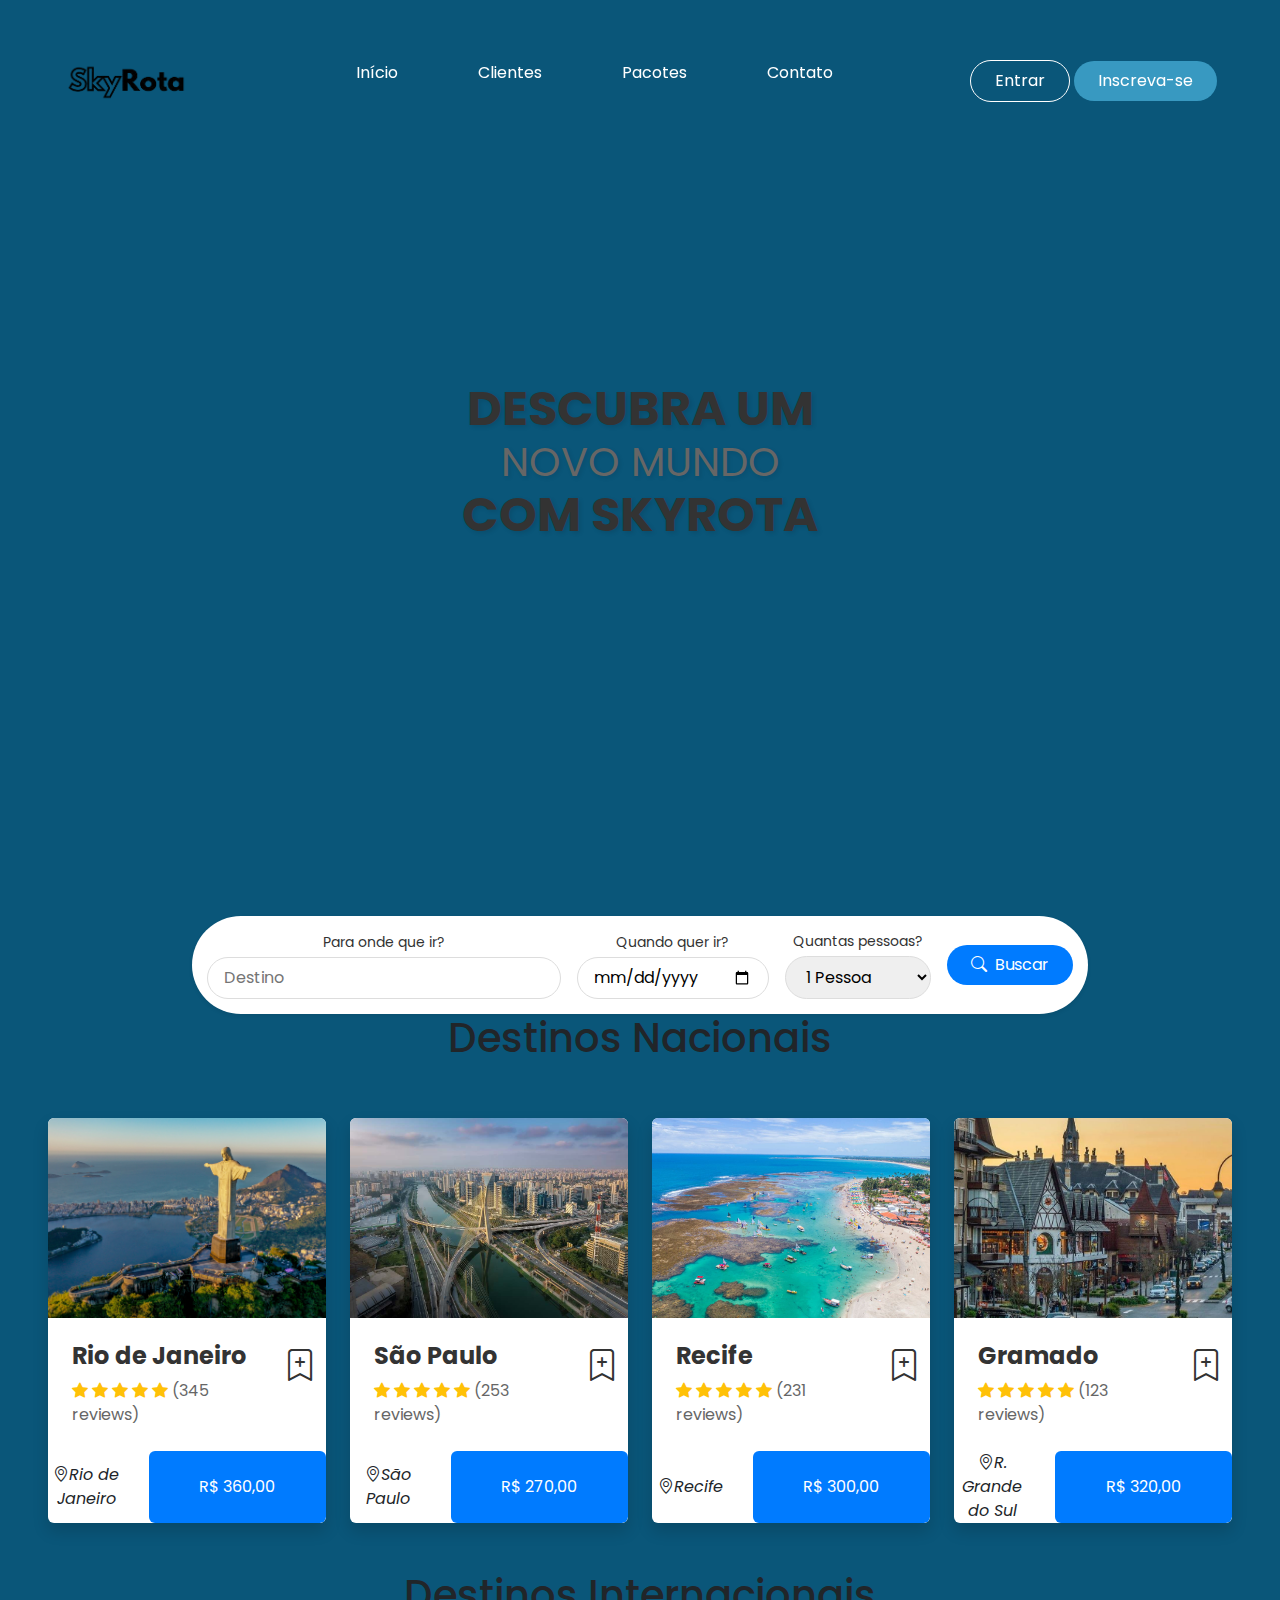
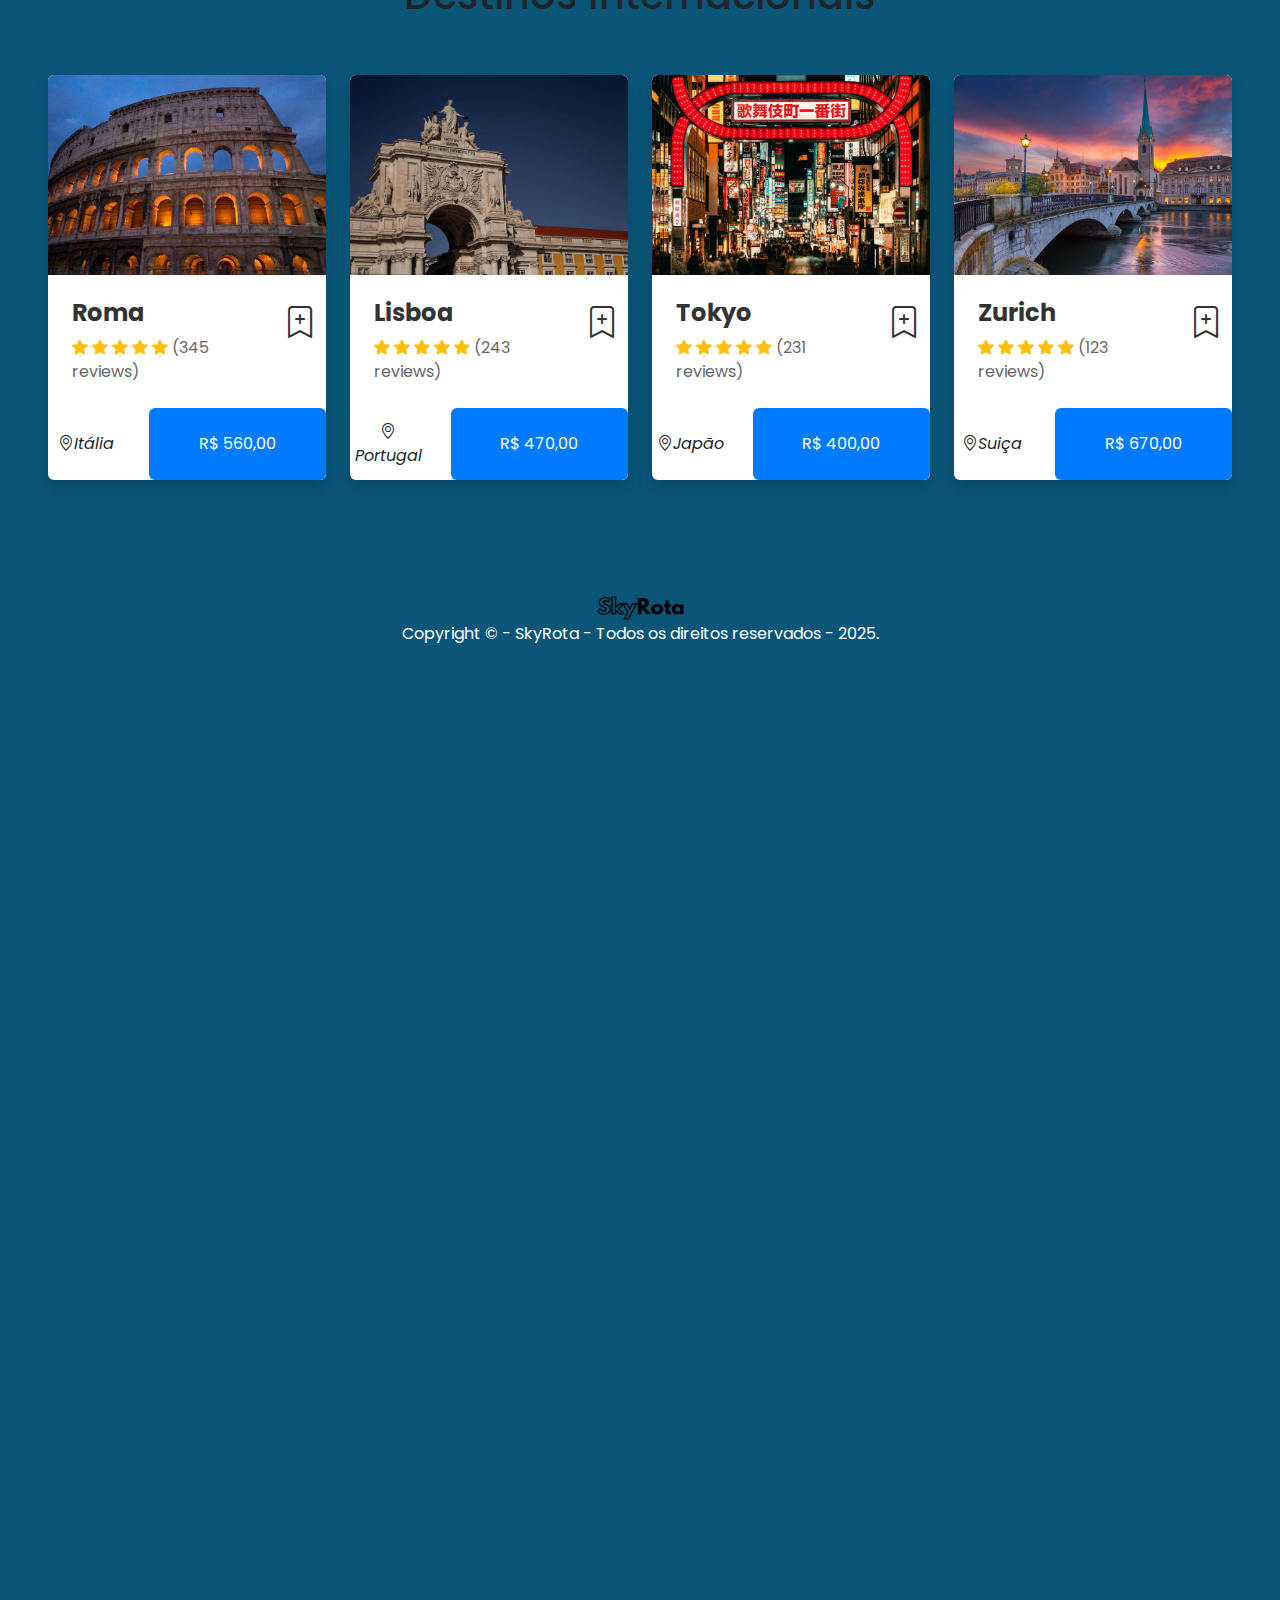
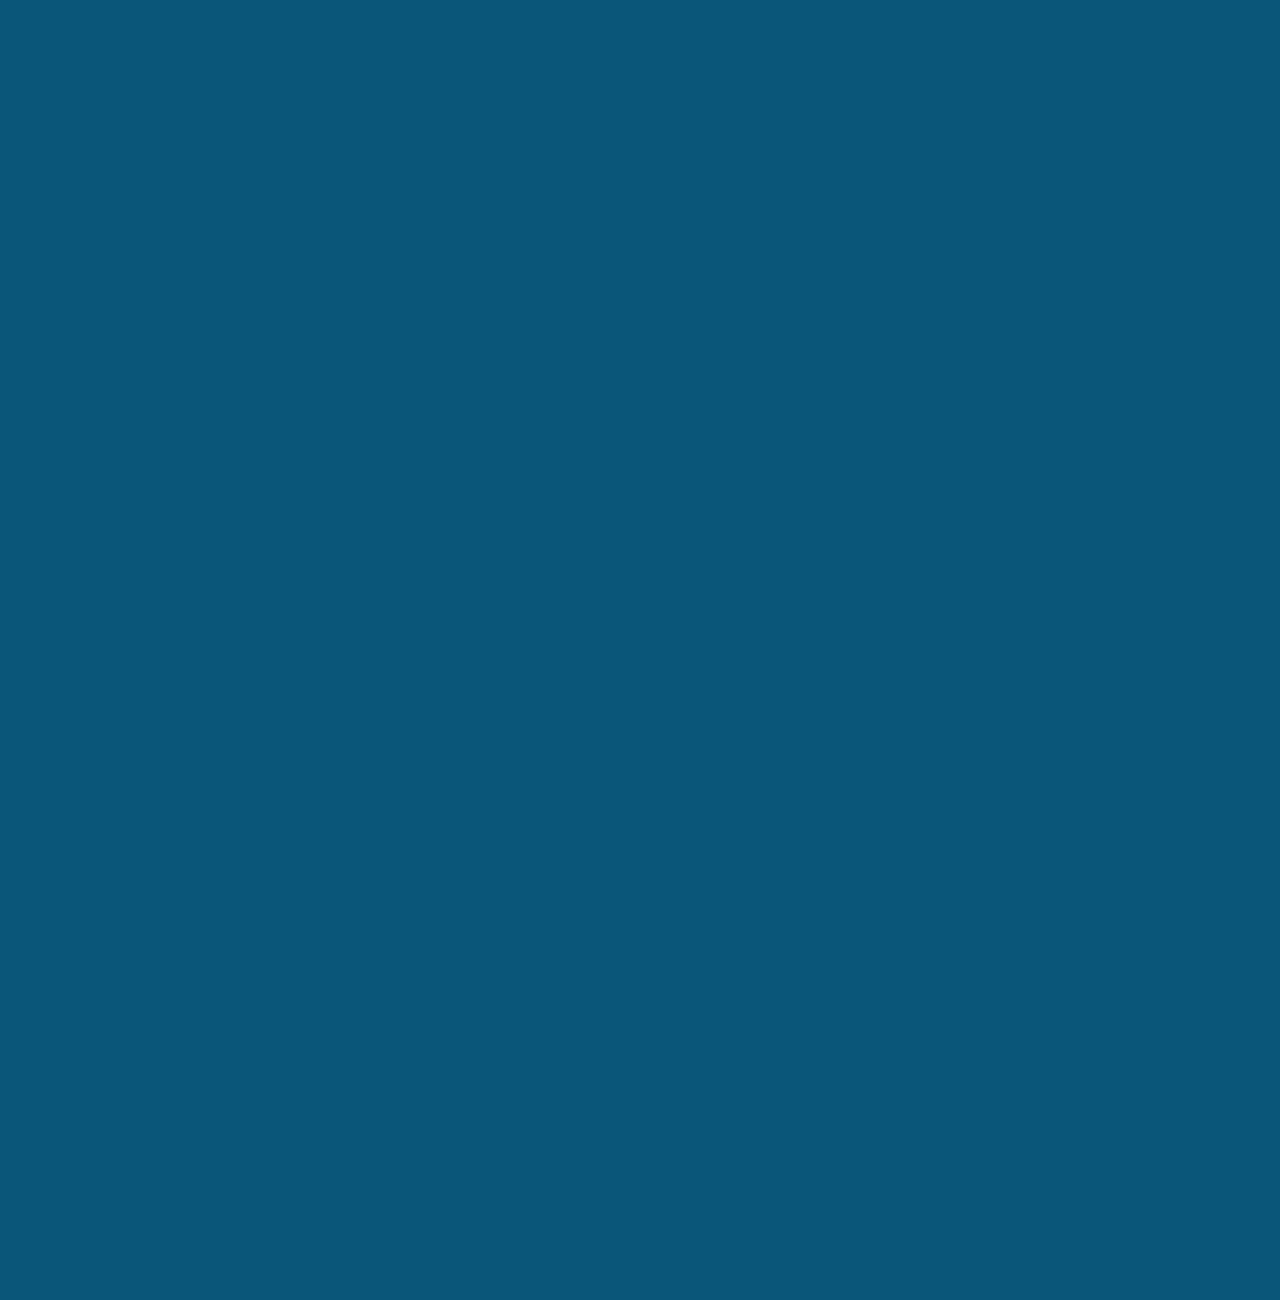
==== index.html @ c85d6e58 "Meu primeiro commit" ====
<!DOCTYPE html>
<html lang="pt-br">

<head>
    <meta charset="UTF-8">
    <meta name="viewport" content="width=device-width, initial-scale=1.0">
    <link href="https://cdn.jsdelivr.net/npm/bootstrap@5.3.3/dist/css/bootstrap.min.css" rel="stylesheet"
        integrity="sha384-QWTKZyjpPEjISv5WaRU9OFeRpok6YctnYmDr5pNlyT2bRjXh0JMhjY6hW+ALEwIH" crossorigin="anonymous">
    <link rel="stylesheet" href="https://cdn.jsdelivr.net/npm/bootstrap-icons@1.11.3/font/bootstrap-icons.min.css">
    <link rel="stylesheet" href="css/style.css">
    <link rel="stylesheet" href="css/barra-pesquisa.css">
    <link rel="stylesheet" href="css/cards.css">
    <link rel="stylesheet" href="css/index.css">
    <link href='https://fonts.googleapis.com/css?family=Poppins' rel='stylesheet'>
    <title>SkyRota</title>
</head>

<body>
    <!--Cabeçalho do site-->
    <header id="header">
        <div class="container">
            <div class="flex">
                <a href="index.html">
                    <img class="logotipo" src="imagens/logotipo.png" alt="logotipo">
                </a>
                <nav>
                    <ul>
                        <li><a href="index.html">Início</a></li>
                        <li><a href="pages/clientes.html">Clientes</a></li>
                        <li><a href="pages/pacotes.html">Pacotes</a></li>
                        <li><a href="pages/contato.html">Contato</a></li>
                    </ul>
                </nav>
                <div class="botao">
                    <a href="#" class="entrar">Entrar</a>
                    <a href="#" class="inscreva-se">Inscreva-se</a>
                </div>
            </div>
        </div>
    </header>
    <section class="banner">
        <h1>DESCUBRA UM <span>NOVO MUNDO</span> COM SKYROTA</h1>
    </section>


    <!--Barra de pesquisa-->
    <div class="search-bar">
        <div class="search-container">
            <div class="search-field">
                <label for="destino">Para onde que ir?</label>
                <input type="text" id="destino" placeholder="Destino">
            </div>
            <div class="search-field">
                <label for="data">Quando quer ir?</label>
                <input type="date" id="data">
            </div>
            <div class="search-field">
                <label for="quantidade">Quantas pessoas?</label>
                <select id="quantidade">
                    <option value="1">1 Pessoa</option>
                    <option value="2">2 Pessoas</option>
                    <option value="3">3 Pessoas</option>
                    <option value="4">4 Pessoas</option>
                    <option value="5+">5+ Pessoas</option>
                </select>
            </div>
            <button class="search-button">
                <i class="bi bi-search"></i>Buscar</button>
        </div>
    </div>

    <!--Destinos-->
    <h1 class="text-center">Destinos Nacionais</h1>
    <div class="container p-5">
        <div class="row">
            <div class="col-12 col-sm-6 col-md-3">
                <div class="card border-0 shadow" style="max-width: 18rem;">
                    <img src="imagens/imagens-lugares/RJ.jpg" class="card-img-top" alt="rio-janeiro">
                    <div class="card-body">
                        <div class="row">
                            <div class="col-10">
                                <h4 class="card-title">Rio de Janeiro</h4>
                                <p class="card-text">
                                    <i class="bi bi-star-fill text-warning"></i>
                                    <i class="bi bi-star-fill text-warning"></i>
                                    <i class="bi bi-star-fill text-warning"></i>
                                    <i class="bi bi-star-fill text-warning"></i>
                                    <i class="bi bi-star-fill text-warning"></i>
                                    (345 reviews)
                                </p>
                            </div>
                            <div class="col-2">
                                <i class="bi bi-bookmark-plus fs-2"></i>
                            </div>
                        </div>
                    </div>

                    <div class="row align-items-center text-center">
                        <div class="col-4">
                            <i class="bi bi-geo-alt">Rio de Janeiro</i>
                        </div>
                        <div class="col-8">
                            <a href="#" class="btn btn-primary p-4 w-100 rounded">R$ 360,00</a>
                        </div>
                    </div>
                </div>
            </div>

            <div class="col-12 col-sm-6 col-md-3">
                <div class="card border-0 shadow" style="max-width: 18rem;">
                    <img src="imagens/imagens-lugares/sao-paulo.jpg" class="card-img-top" alt="sao-paulo">
                    <div class="card-body">
                        <div class="row">
                            <div class="col-10">
                                <h4 class="card-title">São Paulo</h4>
                                <p class="card-text">
                                    <i class="bi bi-star-fill text-warning"></i>
                                    <i class="bi bi-star-fill text-warning"></i>
                                    <i class="bi bi-star-fill text-warning"></i>
                                    <i class="bi bi-star-fill text-warning"></i>
                                    <i class="bi bi-star-fill text-warning"></i>
                                    (253 reviews)
                                </p>
                            </div>
                            <div class="col-2">
                                <i class="bi bi-bookmark-plus fs-2"></i>
                            </div>
                        </div>
                    </div>
                    <div class="row align-items-center text-center">
                        <div class="col-4">
                            <i class="bi bi-geo-alt">São Paulo</i>
                        </div>
                        <div class="col-8">
                            <a href="#" class="btn btn-primary p-4 w-100 rounded">R$ 270,00</a>
                        </div>
                    </div>
                </div>
            </div>

            <div class="col-12 col-sm-6 col-md-3">
                <div class="card border-0 shadow" style="max-width: 18rem;">
                    <img src="imagens/imagens-lugares/recife.jpg" class="card-img-top" alt="recife">
                    <div class="card-body">
                        <div class="row">
                            <div class="col-10">
                                <h4 class="card-title">Recife</h4>
                                <p class="card-text">
                                    <i class="bi bi-star-fill text-warning"></i>
                                    <i class="bi bi-star-fill text-warning"></i>
                                    <i class="bi bi-star-fill text-warning"></i>
                                    <i class="bi bi-star-fill text-warning"></i>
                                    <i class="bi bi-star-fill text-warning"></i>
                                    (231 reviews)
                                </p>
                            </div>
                            <div class="col-2">
                                <i class="bi bi-bookmark-plus fs-2"></i>
                            </div>
                        </div>
                    </div>
                    <div class="row align-items-center text-center">
                        <div class="col-4">
                            <i class="bi bi-geo-alt">Recife</i>
                        </div>
                        <div class="col-8">
                            <a href="#" class="btn btn-primary p-4 w-100 rounded">R$ 300,00</a>
                        </div>
                    </div>
                </div>
            </div>

            <div class="col-12 col-sm-6 col-md-3">
                <div class="card border-0 shadow" style="max-width: 18rem;">
                    <img src="imagens/imagens-lugares/gramado.jpg" class="card-img-top" alt="gramado">
                    <div class="card-body">
                        <div class="row">
                            <div class="col-10">
                                <h4 class="card-title">Gramado</h4>
                                <p class="card-text">
                                    <i class="bi bi-star-fill text-warning"></i>
                                    <i class="bi bi-star-fill text-warning"></i>
                                    <i class="bi bi-star-fill text-warning"></i>
                                    <i class="bi bi-star-fill text-warning"></i>
                                    <i class="bi bi-star-fill text-warning"></i>
                                    (123 reviews)
                                </p>
                            </div>
                            <div class="col-2">
                                <i class="bi bi-bookmark-plus fs-2"></i>
                            </div>
                        </div>
                    </div>
                    <div class="row align-items-center text-center">
                        <div class="col-4">
                            <i class="bi bi-geo-alt">R. Grande do Sul</i>
                        </div>
                        <div class="col-8">
                            <a href="#" class="btn btn-primary p-4 w-100 rounded">R$ 320,00</a>
                        </div>
                    </div>
                </div>
            </div>
        </div>
    </div>
    </div>

    <h1 class="text-center" >Destinos Internacionais</h1>
    <div class="container p-5">
        <div class="row">
            <div class="col-12 col-sm-6 col-md-3">
                <div class="card border-0 shadow" style="max-width: 18rem;">
                    <img src="imagens/imagens-lugares/roma.jpg" class="card-img-top" alt="roma">
                    <div class="card-body">
                        <div class="row">
                            <div class="col-10">
                                <h4 class="card-title">Roma</h4>
                                <p class="card-text">
                                    <i class="bi bi-star-fill text-warning"></i>
                                    <i class="bi bi-star-fill text-warning"></i>
                                    <i class="bi bi-star-fill text-warning"></i>
                                    <i class="bi bi-star-fill text-warning"></i>
                                    <i class="bi bi-star-fill text-warning"></i>
                                    (345 reviews)
                                </p>
                            </div>
                            <div class="col-2">
                                <i class="bi bi-bookmark-plus fs-2"></i>
                            </div>
                        </div>
                    </div>

                    <div class="row align-items-center text-center">
                        <div class="col-4">
                            <i class="bi bi-geo-alt">Itália</i>
                        </div>
                        <div class="col-8">
                            <a href="#" class="btn btn-primary p-4 w-100 rounded">R$ 560,00</a>
                        </div>
                    </div>
                </div>
            </div>

            <div class="col-12 col-sm-6 col-md-3">
                <div class="card border-0 shadow" style="max-width: 18rem;">
                    <img src="imagens/imagens-lugares/lisboa.jpg" class="card-img-top" alt="lisboa">
                    <div class="card-body">
                        <div class="row">
                            <div class="col-10">
                                <h4 class="card-title">Lisboa</h4>
                                <p class="card-text">
                                    <i class="bi bi-star-fill text-warning"></i>
                                    <i class="bi bi-star-fill text-warning"></i>
                                    <i class="bi bi-star-fill text-warning"></i>
                                    <i class="bi bi-star-fill text-warning"></i>
                                    <i class="bi bi-star-fill text-warning"></i>
                                    (243 reviews)
                                </p>
                            </div>
                            <div class="col-2">
                                <i class="bi bi-bookmark-plus fs-2"></i>
                            </div>
                        </div>
                    </div>
                    <div class="row align-items-center text-center">
                        <div class="col-4">
                            <i class="bi bi-geo-alt">Portugal</i>
                        </div>
                        <div class="col-8">
                            <a href="#" class="btn btn-primary p-4 w-100 rounded">R$ 470,00</a>
                        </div>
                    </div>
                </div>
            </div>

            <div class="col-12 col-sm-6 col-md-3">
                <div class="card border-0 shadow" style="max-width: 18rem;">
                    <img src="imagens/imagens-lugares/tokyo.jpeg" class="card-img-top" alt="tokyo">
                    <div class="card-body">
                        <div class="row">
                            <div class="col-10">
                                <h4 class="card-title">Tokyo</h4>
                                <p class="card-text">
                                    <i class="bi bi-star-fill text-warning"></i>
                                    <i class="bi bi-star-fill text-warning"></i>
                                    <i class="bi bi-star-fill text-warning"></i>
                                    <i class="bi bi-star-fill text-warning"></i>
                                    <i class="bi bi-star-fill text-warning"></i>
                                    (231 reviews)
                                </p>
                            </div>
                            <div class="col-2">
                                <i class="bi bi-bookmark-plus fs-2"></i>
                            </div>
                        </div>
                    </div>
                    <div class="row align-items-center text-center">
                        <div class="col-4">
                            <i class="bi bi-geo-alt">Japão</i>
                        </div>
                        <div class="col-8">
                            <a href="#" class="btn btn-primary p-4 w-100 rounded">R$ 400,00</a>
                        </div>
                    </div>
                </div>
            </div>

            <div class="col-12 col-sm-6 col-md-3">
                <div class="card border-0 shadow" style="max-width: 18rem;">
                    <img src="imagens/imagens-lugares/zurich.jpg" class="card-img-top" alt="zurich">
                    <div class="card-body">
                        <div class="row">
                            <div class="col-10">
                                <h4 class="card-title">Zurich</h4>
                                <p class="card-text">
                                    <i class="bi bi-star-fill text-warning"></i>
                                    <i class="bi bi-star-fill text-warning"></i>
                                    <i class="bi bi-star-fill text-warning"></i>
                                    <i class="bi bi-star-fill text-warning"></i>
                                    <i class="bi bi-star-fill text-warning"></i>
                                    (123 reviews)
                                </p>
                            </div>
                            <div class="col-2">
                                <i class="bi bi-bookmark-plus fs-2"></i>
                            </div>
                        </div>
                    </div>
                    <div class="row align-items-center text-center">
                        <div class="col-4">
                            <i class="bi bi-geo-alt">Suiça</i>
                        </div>
                        <div class="col-8">
                            <a href="#" class="btn btn-primary p-4 w-100 rounded">R$ 670,00</a>
                        </div>
                    </div>
                </div>
            </div>
        </div>
    </div>
    </div>





    <!--Rodapé do site-->
    <footer class="text-center text-white py-3 mt-5">
        <img src="imagens/logotipo.png" alt="logotipo" height="30">
        <p class="mb-0">Copyright &copy; - SkyRota - Todos os direitos reservados - 2025.</p>
    </footer>

    <script src="script.js"></script>
    <script src="https://cdn.jsdelivr.net/npm/bootstrap@5.3.3/dist/js/bootstrap.bundle.min.js"
        integrity="sha384-YvpcrYf0tY3lHB60NNkmXc5s9fDVZLESaAA55NDzOxhy9GkcIdslK1eN7N6jIeHz"
        crossorigin="anonymous"></script>

</body>

</html>
---- css/style.css ----
* {
    margin: 0;
    padding: 0;
    box-sizing: border-box;
    font-family: 'Poppins', sans-serif;
}
body{
    background-color: #0a5679;
}

html {
    height: 500vh;
}

.container {
    max-width: 1280px;
    margin: auto;
}

.flex {
    display: flex;
    align-items: center;
    justify-content: space-between;
}

header {
    width: 100%;
    padding: 60px 4%;
    position: fixed;
    top: 0;
    left: 0;
    transition: 1.5s;
    z-index: 1000;
}

header.rolagem {
    background-color: #fff;
    padding: 20px 4%;
}

header.rolagem a {
    color: rgb(0, 0, 0);
}


header .logotipo {
    height: 40px;
    font-size: 20px;
    color: #fff;
}

header ul {
    list-style-type: none;
    display: flex;
    align-items: center;
    justify-content: center;
}

header ul li {
    display: inline-block;
    margin: 0 40px;
}

header ul li a {
    color: #fff;
    text-decoration: none;
}

.banner {
    height: 100vh;
    background-image: url(../imagens/fundo.jpg);
    background-position: center;
    background-repeat: no-repeat;
    background-size: cover;
    display: flex;
    align-items: center;
    justify-content: center;
}

.banner h1 {
    font-size: 3rem;
    font-weight: bold;
    color: #333;
    text-align: center;
    text-shadow: 2px 2px 4px rgba(0, 0, 0, 0.1);
    margin-top: 2rem;
}

.banner h1 span {
    display: block;
    font-size: 2.5rem;
    font-weight: normal;
    color: #666;
}

.entrar, .inscreva-se {
    padding: 0.5rem 1.5rem;
    border: none;
    border-radius: 50px;
    cursor: pointer;
    font-size: 1rem;
    text-decoration: none; 
    transition: background-color 0.3s ease;
    display: inline-block; 
}

.entrar {
    background-color: transparent;
    color: #fff;
    border: 1px solid #fff;
}

.entrar:hover {
    background-color: #fff;
    color:#20252b ;
}

.inscreva-se {
    background-color: #3899c1 ;
    color: #fff;
}

.inscreva-se:hover {
    background-color: #20252b;
}
---- css/barra-pesquisa.css ----
.search-bar{
    margin-top: 1rem;
}
.search-container{
    padding: 15px;
    width: 70%;
    background-color: #fff;
    box-shadow: 0 0.125rem 0.25rem rgba(0, 0, 0, 0.075);
    border-radius: 50px;
    display: flex;
    align-items: center;
    gap: 1rem;
    margin: 0 auto;
}
.search-field{
    display: flex;
    flex-direction: column;
    flex-grow: 1;
}
.search-field label{
    font-size: 0.875rem; 
    margin-bottom: 0.25rem; 
    color: #333;
    text-align: center;
}
.search-field input, .search-field select {
    padding: 0.5rem 1rem;
    border: 1px solid #ddd; 
    border-radius: 50px; 
    font-size: 1rem; 
    outline: none; 
    transition: border-color 0.3s ease; 
}

.search-field input:focus, .search-field select:focus {
    border-color: #007bff; 
}

.search-button {
    padding: 0.5rem 1.5rem; 
    background-color: #007bff; 
    color: white;
    border: none; 
    border-radius: 50px; 
    cursor: pointer; 
    display: flex;
    align-items: center;
    gap: 0.5rem; 
    transition: background-color 0.3s ease; 
}
.search-button:hover {
    background-color: #0056b3; 
}

.search-button i {
    font-size: 1rem;
}
---- css/cards.css ----
/* Estilo base para os cards */
.card {
    transition: transform 0.3s ease, box-shadow 0.3s ease;
    border: none !important; /* Remove a borda padrão */
    overflow: hidden; /* Garante que a imagem não ultrapasse o card */
}

.card:hover {
    transform: translateY(-10px); /* Efeito de levantar o card */
    box-shadow: 0 10px 20px rgba(0, 0, 0, 0.2); /* Sombra mais pronunciada */
}

.card-img-top {
    height: 200px; /* Altura fixa para as imagens */
    object-fit: cover; /* Garante que a imagem cubra o espaço sem distorcer */
}

.card-body {
    padding: 1.5rem;
}

.card-title {
    font-family: 'Poppins', sans-serif;
    font-size: 1.5rem;
    font-weight: bold;
    color: #333;
    margin-bottom: 0.5rem;
}

.card-text {
    font-family: 'Poppins', sans-serif;
    font-size: 1rem;
    color: #666;
}

.card-text i {
    color: #ffc107; /* Cor das estrelas (amarelo) */
}

.btn-primary {
    background-color: #007bff; /* Cor do botão */
    border: none;
    padding: 0.75rem 1.5rem;
    font-family: 'Poppins', sans-serif;
    font-size: 1rem;
    transition: background-color 0.3s ease;
}

.btn-primary:hover {
    background-color: #0056b3; /* Cor do botão ao passar o mouse */
}

/* Estilo para o ícone de bookmark */
.bi-bookmark-plus {
    cursor: pointer;
    color: #333;
    transition: color 0.3s ease;
}

.bi-bookmark-plus:hover {
    color: #007bff; /* Cor ao passar o mouse */
}
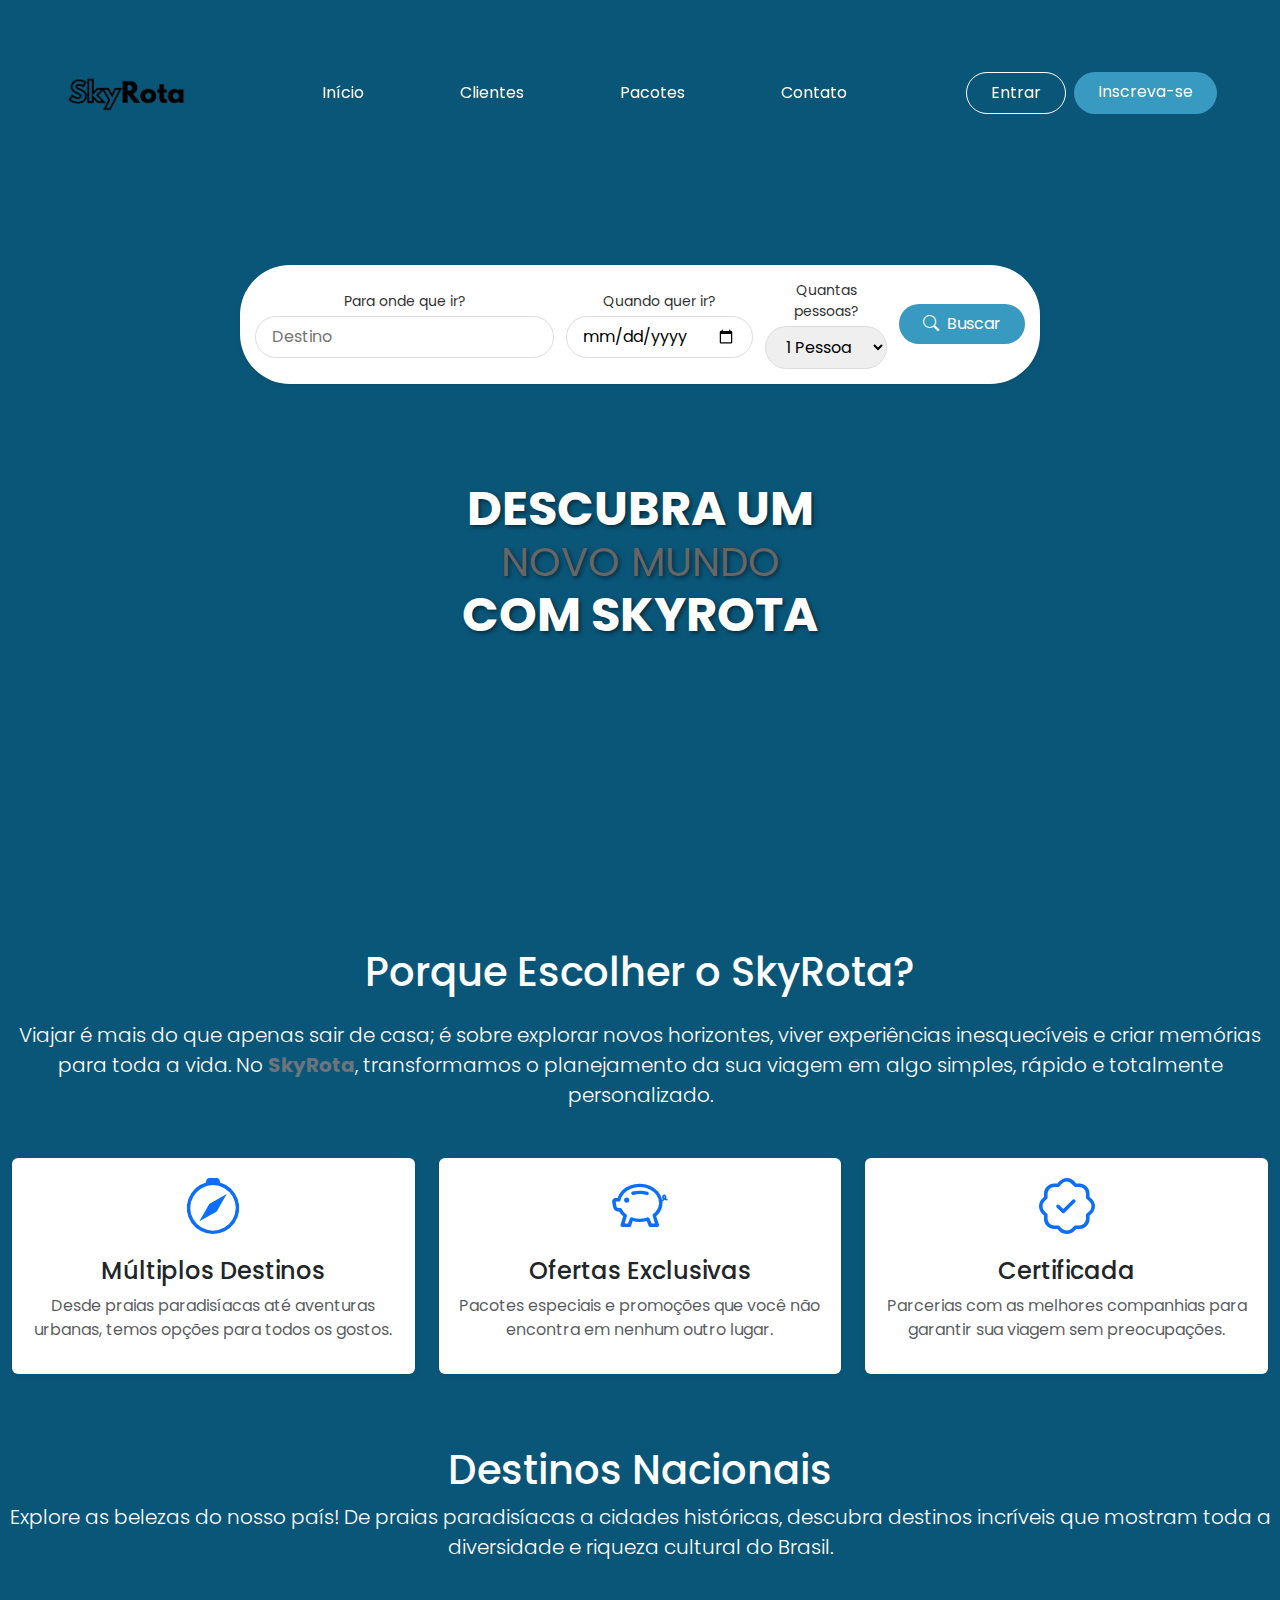
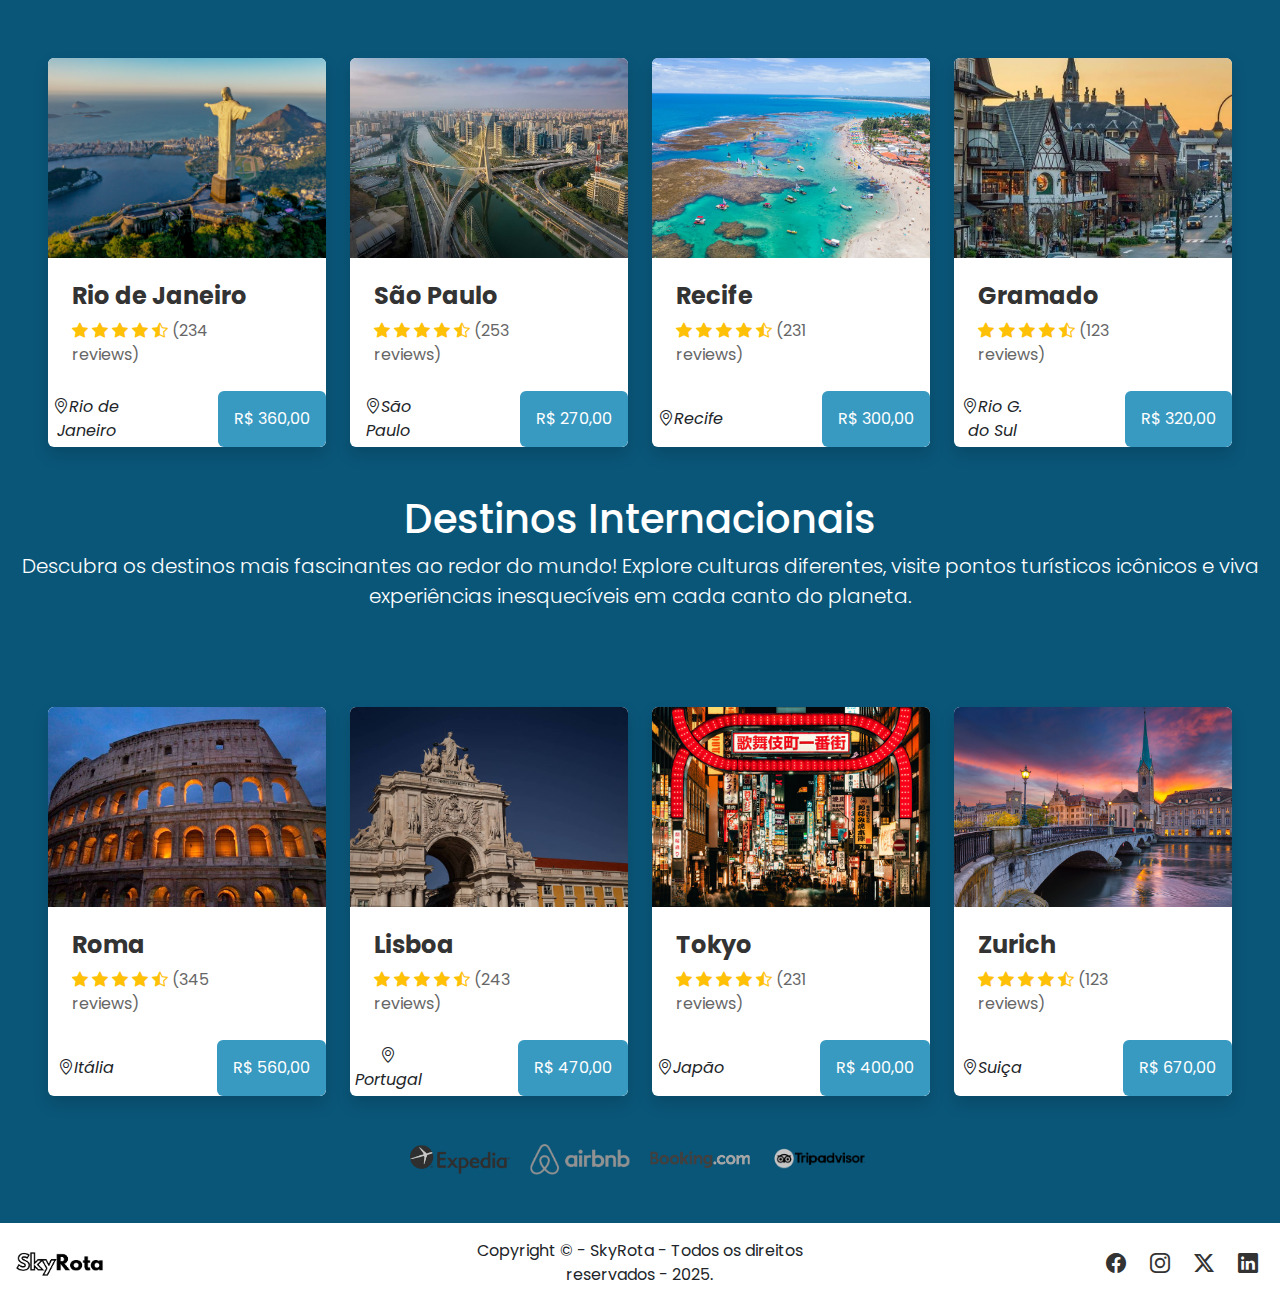
==== commit b3fe54cf: "Finalizando" ====
--- a/index.html
+++ b/index.html
@@ -11,66 +11,130 @@
     <link rel="stylesheet" href="css/barra-pesquisa.css">
     <link rel="stylesheet" href="css/cards.css">
     <link rel="stylesheet" href="css/index.css">
+    <link rel="stylesheet" href="css/footer.css">
     <link href='https://fonts.googleapis.com/css?family=Poppins' rel='stylesheet'>
+    <link rel="stylesheet" href="css/descricao.css">
+    <link rel="icon" href="imagens/log.png" type="image/x-icon">
     <title>SkyRota</title>
 </head>
 
 <body>
-    <!--Cabeçalho do site-->
+    <!--Cabeçalho-->
     <header id="header">
-        <div class="container">
-            <div class="flex">
-                <a href="index.html">
-                    <img class="logotipo" src="imagens/logotipo.png" alt="logotipo">
+        <nav class="navbar navbar-expand-lg">
+            <div class="container flex">
+                <a class="navbar-brand" href="index.html">
+                    <img src="imagens/logotipo.png" alt="logotipo" class="logotipo">
                 </a>
-                <nav>
-                    <ul>
-                        <li><a href="index.html">Início</a></li>
-                        <li><a href="pages/clientes.html">Clientes</a></li>
-                        <li><a href="pages/pacotes.html">Pacotes</a></li>
-                        <li><a href="pages/contato.html">Contato</a></li>
+
+                <!-- Botão pra resposividade-->
+                <button class="navbar-toggler" type="button" data-bs-toggle="collapse" data-bs-target="#navbarNav"
+                    aria-controls="navbarNav" aria-expanded="false" aria-label="Toggle navigation">
+                    <span class="navbar-toggler-icon"></span>
+                </button>
+
+                <div class="collapse navbar-collapse" id="navbarNav">
+                    <ul class="navbar-nav mx-auto">
+                        <li class="nav-item">
+                            <a class="nav-link" href="index.html">Início</a>
+                        </li>
+                        <li class="nav-item">
+                            <a class="nav-link" href="pages/clientes.html">Clientes</a>
+                        </li>
+                        <li class="nav-item">
+                            <a class="nav-link" href="pages/pacotes.html">Pacotes</a>
+                        </li>
+                        <li class="nav-item">
+                            <a class="nav-link" href="pages/contato.html">Contato</a>
+                        </li>
                     </ul>
-                </nav>
-                <div class="botao">
-                    <a href="#" class="entrar">Entrar</a>
-                    <a href="#" class="inscreva-se">Inscreva-se</a>
-                </div>
+
+                    <!-- Botões Entrar e Inscreva-se -->
+                    <div class="d-flex botao">
+                        <a href="#" class="entrar me-2">Entrar</a>
+                        <a href="#" class="inscreva-se">Inscreva-se</a>
+                    </div>
+                </div>
+            </div>
+        </nav>
+    </header>
+
+    <section class="banner">
+        <!--Barra de pesquisa-->
+        <div class="search-bar">
+            <div class="search-container">
+                <div class="search-field">
+                    <label for="destino">Para onde que ir?</label>
+                    <input type="text" id="destino" placeholder="Destino">
+                </div>
+                <div class="search-field">
+                    <label for="data">Quando quer ir?</label>
+                    <input type="date" id="data">
+                </div>
+                <div class="search-field">
+                    <label for="quantidade">Quantas pessoas?</label>
+                    <select id="quantidade">
+                        <option value="1">1 Pessoa</option>
+                        <option value="2">2 Pessoas</option>
+                        <option value="3">3 Pessoas</option>
+                        <option value="4">4 Pessoas</option>
+                        <option value="5+">5+ Pessoas</option>
+                    </select>
+                </div>
+                <button class="search-button">
+                    <i class="bi bi-search"></i>Buscar</button>
             </div>
         </div>
-    </header>
-    <section class="banner">
         <h1>DESCUBRA UM <span>NOVO MUNDO</span> COM SKYROTA</h1>
     </section>
 
-
-    <!--Barra de pesquisa-->
-    <div class="search-bar">
-        <div class="search-container">
-            <div class="search-field">
-                <label for="destino">Para onde que ir?</label>
-                <input type="text" id="destino" placeholder="Destino">
-            </div>
-            <div class="search-field">
-                <label for="data">Quando quer ir?</label>
-                <input type="date" id="data">
-            </div>
-            <div class="search-field">
-                <label for="quantidade">Quantas pessoas?</label>
-                <select id="quantidade">
-                    <option value="1">1 Pessoa</option>
-                    <option value="2">2 Pessoas</option>
-                    <option value="3">3 Pessoas</option>
-                    <option value="4">4 Pessoas</option>
-                    <option value="5+">5+ Pessoas</option>
-                </select>
-            </div>
-            <button class="search-button">
-                <i class="bi bi-search"></i>Buscar</button>
+    <div class="container my-5">
+        <h1 class="text-center mb-4 text-white">Porque Escolher o SkyRota?</h1>
+        <p class="text-center lead mb-5 text-white">
+            Viajar é mais do que apenas sair de casa; é sobre explorar novos horizontes, viver experiências
+            inesquecíveis e criar memórias para toda a vida. No <span class="fw-bold text-secondary">SkyRota</span>,
+            transformamos o planejamento da sua viagem em algo simples, rápido e totalmente personalizado.
+        </p>
+
+        <div class="row text-center">
+            <div class="col-md-4 mb-4">
+                <div class="card h-100 p-3 shadow-sm">
+                    <i class="bi bi-compass display-4 text-primary mb-3"></i>
+                    <h4>Múltiplos Destinos</h4>
+                    <p class="text-muted">
+                        Desde praias paradisíacas até aventuras urbanas, temos opções para todos os gostos.
+                    </p>
+                </div>
+            </div>
+
+            <div class="col-md-4 mb-4">
+                <div class="card h-100 p-3 shadow-sm">
+                    <i class="bi bi-piggy-bank display-4 text-primary mb-3"></i>
+                    <h4>Ofertas Exclusivas</h4>
+                    <p class="text-muted">
+                        Pacotes especiais e promoções que você não encontra em nenhum outro lugar.
+                    </p>
+                </div>
+            </div>
+
+            <div class="col-md-4 mb-4">
+                <div class="card h-100 p-3 shadow-sm">
+                    <i class="bi bi-patch-check display-4 text-primary mb-3"></i>
+                    <h4>Certificada</h4>
+                    <p class="text-muted">
+                        Parcerias com as melhores companhias para garantir sua viagem sem preocupações.
+                    </p>
+                </div>
+            </div>
         </div>
     </div>
 
     <!--Destinos-->
-    <h1 class="text-center">Destinos Nacionais</h1>
+    <h1 class="text-center text-white">Destinos Nacionais</h1>
+    <p class="text-center lead mb-5 text-white">
+        Explore as belezas do nosso país! De praias paradisíacas a cidades históricas, descubra destinos
+        incríveis que mostram toda a diversidade e riqueza cultural do Brasil.
+    </p>
     <div class="container p-5">
         <div class="row">
             <div class="col-12 col-sm-6 col-md-3">
@@ -85,12 +149,9 @@
                                     <i class="bi bi-star-fill text-warning"></i>
                                     <i class="bi bi-star-fill text-warning"></i>
                                     <i class="bi bi-star-fill text-warning"></i>
-                                    <i class="bi bi-star-fill text-warning"></i>
-                                    (345 reviews)
-                                </p>
-                            </div>
-                            <div class="col-2">
-                                <i class="bi bi-bookmark-plus fs-2"></i>
+                                    <i class="bi bi-star-half text-warning"></i>
+                                    (234 reviews)
+                                </p>
                             </div>
                         </div>
                     </div>
@@ -99,8 +160,8 @@
                         <div class="col-4">
                             <i class="bi bi-geo-alt">Rio de Janeiro</i>
                         </div>
-                        <div class="col-8">
-                            <a href="#" class="btn btn-primary p-4 w-100 rounded">R$ 360,00</a>
+                        <div class="col-8 d-flex">
+                            <a href="#" class="btn btn-primary p-3 ms-auto">R$ 360,00</a>
                         </div>
                     </div>
                 </div>
@@ -118,21 +179,18 @@
                                     <i class="bi bi-star-fill text-warning"></i>
                                     <i class="bi bi-star-fill text-warning"></i>
                                     <i class="bi bi-star-fill text-warning"></i>
-                                    <i class="bi bi-star-fill text-warning"></i>
+                                    <i class="bi bi-star-half text-warning"></i>
                                     (253 reviews)
                                 </p>
                             </div>
-                            <div class="col-2">
-                                <i class="bi bi-bookmark-plus fs-2"></i>
-                            </div>
                         </div>
                     </div>
                     <div class="row align-items-center text-center">
                         <div class="col-4">
                             <i class="bi bi-geo-alt">São Paulo</i>
                         </div>
-                        <div class="col-8">
-                            <a href="#" class="btn btn-primary p-4 w-100 rounded">R$ 270,00</a>
+                        <div class="col-8 d-flex">
+                            <a href="#" class="btn btn-primary p-3 ms-auto">R$ 270,00</a>
                         </div>
                     </div>
                 </div>
@@ -150,21 +208,18 @@
                                     <i class="bi bi-star-fill text-warning"></i>
                                     <i class="bi bi-star-fill text-warning"></i>
                                     <i class="bi bi-star-fill text-warning"></i>
-                                    <i class="bi bi-star-fill text-warning"></i>
+                                    <i class="bi bi-star-half text-warning"></i>
                                     (231 reviews)
                                 </p>
                             </div>
-                            <div class="col-2">
-                                <i class="bi bi-bookmark-plus fs-2"></i>
-                            </div>
                         </div>
                     </div>
                     <div class="row align-items-center text-center">
                         <div class="col-4">
                             <i class="bi bi-geo-alt">Recife</i>
                         </div>
-                        <div class="col-8">
-                            <a href="#" class="btn btn-primary p-4 w-100 rounded">R$ 300,00</a>
+                        <div class="col-8 d-flex">
+                            <a href="#" class="btn btn-primary p-3 ms-auto">R$ 300,00</a>
                         </div>
                     </div>
                 </div>
@@ -178,25 +233,22 @@
                             <div class="col-10">
                                 <h4 class="card-title">Gramado</h4>
                                 <p class="card-text">
-                                    <i class="bi bi-star-fill text-warning"></i>
-                                    <i class="bi bi-star-fill text-warning"></i>
-                                    <i class="bi bi-star-fill text-warning"></i>
-                                    <i class="bi bi-star-fill text-warning"></i>
-                                    <i class="bi bi-star-fill text-warning"></i>
+                                    <i class="bi bi-star-fill text-warning"> </i>
+                                    <i class="bi bi-star-fill text-warning"></i>
+                                    <i class="bi bi-star-fill text-warning"></i>
+                                    <i class="bi bi-star-fill text-warning"></i>
+                                    <i class="bi bi-star-half text-warning"></i>
                                     (123 reviews)
                                 </p>
                             </div>
-                            <div class="col-2">
-                                <i class="bi bi-bookmark-plus fs-2"></i>
-                            </div>
-                        </div>
-                    </div>
-                    <div class="row align-items-center text-center">
-                        <div class="col-4">
-                            <i class="bi bi-geo-alt">R. Grande do Sul</i>
-                        </div>
-                        <div class="col-8">
-                            <a href="#" class="btn btn-primary p-4 w-100 rounded">R$ 320,00</a>
+                        </div>
+                    </div>
+                    <div class="row align-items-center text-center">
+                        <div class="col-4">
+                            <i class="bi bi-geo-alt">Rio G. do Sul</i>
+                        </div>
+                        <div class="col-8 d-flex">
+                            <a href="#" class="btn btn-primary p-3 ms-auto">R$ 320,00</a>
                         </div>
                     </div>
                 </div>
@@ -205,7 +257,11 @@
     </div>
     </div>
 
-    <h1 class="text-center" >Destinos Internacionais</h1>
+    <h1 class="text-center text-white">Destinos Internacionais</h1>
+    <p class="text-center lead mb-5 text-white">
+        Descubra os destinos mais fascinantes ao redor do mundo! Explore culturas diferentes, visite
+        pontos turísticos icônicos e viva experiências inesquecíveis em cada canto do planeta.
+    </p>
     <div class="container p-5">
         <div class="row">
             <div class="col-12 col-sm-6 col-md-3">
@@ -220,13 +276,10 @@
                                     <i class="bi bi-star-fill text-warning"></i>
                                     <i class="bi bi-star-fill text-warning"></i>
                                     <i class="bi bi-star-fill text-warning"></i>
-                                    <i class="bi bi-star-fill text-warning"></i>
+                                    <i class="bi bi-star-half text-warning"></i>
                                     (345 reviews)
                                 </p>
                             </div>
-                            <div class="col-2">
-                                <i class="bi bi-bookmark-plus fs-2"></i>
-                            </div>
                         </div>
                     </div>
 
@@ -234,8 +287,8 @@
                         <div class="col-4">
                             <i class="bi bi-geo-alt">Itália</i>
                         </div>
-                        <div class="col-8">
-                            <a href="#" class="btn btn-primary p-4 w-100 rounded">R$ 560,00</a>
+                        <div class="col-8 d-flex">
+                            <a href="#" class="btn btn-primary p-3 ms-auto">R$ 560,00</a>
                         </div>
                     </div>
                 </div>
@@ -253,21 +306,18 @@
                                     <i class="bi bi-star-fill text-warning"></i>
                                     <i class="bi bi-star-fill text-warning"></i>
                                     <i class="bi bi-star-fill text-warning"></i>
-                                    <i class="bi bi-star-fill text-warning"></i>
+                                    <i class="bi bi-star-half text-warning"></i>
                                     (243 reviews)
                                 </p>
                             </div>
-                            <div class="col-2">
-                                <i class="bi bi-bookmark-plus fs-2"></i>
-                            </div>
                         </div>
                     </div>
                     <div class="row align-items-center text-center">
                         <div class="col-4">
                             <i class="bi bi-geo-alt">Portugal</i>
                         </div>
-                        <div class="col-8">
-                            <a href="#" class="btn btn-primary p-4 w-100 rounded">R$ 470,00</a>
+                        <div class="col-8 d-flex">
+                            <a href="#" class="btn btn-primary p-3 ms-auto">R$ 470,00</a>
                         </div>
                     </div>
                 </div>
@@ -285,21 +335,18 @@
                                     <i class="bi bi-star-fill text-warning"></i>
                                     <i class="bi bi-star-fill text-warning"></i>
                                     <i class="bi bi-star-fill text-warning"></i>
-                                    <i class="bi bi-star-fill text-warning"></i>
+                                    <i class="bi bi-star-half text-warning"></i>
                                     (231 reviews)
                                 </p>
                             </div>
-                            <div class="col-2">
-                                <i class="bi bi-bookmark-plus fs-2"></i>
-                            </div>
                         </div>
                     </div>
                     <div class="row align-items-center text-center">
                         <div class="col-4">
                             <i class="bi bi-geo-alt">Japão</i>
                         </div>
-                        <div class="col-8">
-                            <a href="#" class="btn btn-primary p-4 w-100 rounded">R$ 400,00</a>
+                        <div class="col-8 d-flex">
+                            <a href="#" class="btn btn-primary p-3 ms-auto">R$ 400,00</a>
                         </div>
                     </div>
                 </div>
@@ -317,21 +364,18 @@
                                     <i class="bi bi-star-fill text-warning"></i>
                                     <i class="bi bi-star-fill text-warning"></i>
                                     <i class="bi bi-star-fill text-warning"></i>
-                                    <i class="bi bi-star-fill text-warning"></i>
+                                    <i class="bi bi-star-half text-warning"></i>
                                     (123 reviews)
                                 </p>
                             </div>
-                            <div class="col-2">
-                                <i class="bi bi-bookmark-plus fs-2"></i>
-                            </div>
                         </div>
                     </div>
                     <div class="row align-items-center text-center">
                         <div class="col-4">
                             <i class="bi bi-geo-alt">Suiça</i>
                         </div>
-                        <div class="col-8">
-                            <a href="#" class="btn btn-primary p-4 w-100 rounded">R$ 670,00</a>
+                        <div class="col-8 d-flex">
+                            <a href="#" class="btn btn-primary p-3 ms-auto">R$ 670,00</a>
                         </div>
                     </div>
                 </div>
@@ -340,14 +384,30 @@
     </div>
     </div>
 
-
-
-
+    <div class="image-container">
+        <img src="imagens/image 10.png" alt="expedia"> <img src="imagens/image 9.png" alt="airbnb">
+        <img src="imagens/image 8 (1).png" alt="booking"> <img src="imagens/image 6 (1).png" alt="tripadvisor">
+    </div>
 
     <!--Rodapé do site-->
-    <footer class="text-center text-white py-3 mt-5">
-        <img src="imagens/logotipo.png" alt="logotipo" height="30">
-        <p class="mb-0">Copyright &copy; - SkyRota - Todos os direitos reservados - 2025.</p>
+    <footer class="bg-white text-center text-dark py-3 mt-5">
+        <div class="container">
+            <div class="row align-items-center">
+                <div class="col-md-4 text-center text-md-start mb-3 mb-md-0">
+                    <img src="imagens/logotipo.png" alt="logotipo" height="30">
+                </div>
+
+                <div class="col-md-4 text-center mb-3 mb-md-0">
+                    <p class="mb-0">Copyright &copy; - SkyRota - Todos os direitos reservados - 2025.</p>
+                </div>
+                <div class="col-md-4 text-center text-md-end">
+                    <a href="#"><i class="bi bi-facebook"></i></a>
+                    <a href="#"><i class="bi bi-instagram"></i></a>
+                    <a href="#"><i class="bi bi-twitter-x"></i></a>
+                    <a href="#"><i class="bi bi-linkedin"></i></a>
+                </div>
+            </div>
+        </div>
     </footer>
 
     <script src="script.js"></script>
--- a/css/style.css
+++ b/css/style.css
@@ -46,7 +46,6 @@
 header .logotipo {
     height: 40px;
     font-size: 20px;
-    color: #fff;
 }
 
 header ul {
@@ -61,44 +60,47 @@
     margin: 0 40px;
 }
 
-header ul li a {
+header ul li, .nav-link{
     color: #fff;
     text-decoration: none;
 }
 
 .banner {
-    height: 100vh;
+    min-height: 100vh;
     background-image: url(../imagens/fundo.jpg);
     background-position: center;
     background-repeat: no-repeat;
     background-size: cover;
     display: flex;
+    flex-direction: column;
     align-items: center;
     justify-content: center;
+    gap: 32px; 
+    background-blend-mode: darken;
 }
 
 .banner h1 {
-    font-size: 3rem;
+    font-size: 48px;
     font-weight: bold;
-    color: #333;
+    color: #fff; 
     text-align: center;
-    text-shadow: 2px 2px 4px rgba(0, 0, 0, 0.1);
-    margin-top: 2rem;
+    text-shadow: 2px 2px 4px rgba(0, 0, 0, 0.5); 
+    margin-top: 64px; 
 }
 
 .banner h1 span {
     display: block;
-    font-size: 2.5rem;
+    font-size: 40px;
     font-weight: normal;
     color: #666;
 }
 
 .entrar, .inscreva-se {
-    padding: 0.5rem 1.5rem;
+    padding: 8px 24px;
     border: none;
     border-radius: 50px;
     cursor: pointer;
-    font-size: 1rem;
+    font-size: 16px;
     text-decoration: none; 
     transition: background-color 0.3s ease;
     display: inline-block; 
@@ -123,3 +125,51 @@
 .inscreva-se:hover {
     background-color: #20252b;
 }
+
+@media (max-width: 768px) {
+    .navbar-collapse.show {
+        background-color: #fff;
+        padding: 10px;
+        border-radius: 10px;
+    }
+
+    .navbar-collapse.show .nav-link {
+        color: #000; 
+    }
+
+    .botao {
+        display: flex;
+        flex-direction: column; 
+        align-items: center; 
+        gap: 10px; 
+        margin-top: 10px; 
+        width: 100%; 
+    }
+
+    .navbar-collapse.show .botao a {
+        width: 100%; 
+        text-align: center; 
+    }
+
+    .navbar-toggler {
+        border: none;
+        outline: none; 
+    }
+
+    .navbar-toggler:focus,
+    .navbar-toggler:hover {
+        box-shadow: none;
+    }
+
+    .navbar-collapse.show .entrar {
+        background-color: #20252b; 
+        color: #fff; 
+        border: 1px solid #20252b; 
+    }
+
+    .navbar-collapse.show .entrar:hover {
+        background-color: #fff;
+        color: #20252b;
+        border: 1px solid #20252b;
+    }
+}
--- a/css/barra-pesquisa.css
+++ b/css/barra-pesquisa.css
@@ -1,57 +1,82 @@
-.search-bar{
-    margin-top: 1rem;
+.search-bar {
+    margin-top: 16px; /* Ajuste conforme necessário */
 }
-.search-container{
+
+.search-container {
+    display: flex;
+    align-items: center; 
+    gap: 12px; 
     padding: 15px;
-    width: 70%;
+    width: 1000px; 
+    max-width: 800px; 
     background-color: #fff;
-    box-shadow: 0 0.125rem 0.25rem rgba(0, 0, 0, 0.075);
+    box-shadow: 0 2px 4px rgba(0, 0, 0, 0.075);
     border-radius: 50px;
-    display: flex;
-    align-items: center;
-    gap: 1rem;
     margin: 0 auto;
 }
-.search-field{
+
+.search-field {
     display: flex;
     flex-direction: column;
-    flex-grow: 1;
+    flex-grow: 1; 
 }
-.search-field label{
-    font-size: 0.875rem; 
-    margin-bottom: 0.25rem; 
+
+.search-field label {
+    font-size: 14px;
+    margin-bottom: 4px;
     color: #333;
-    text-align: center;
+    text-align: center; 
 }
+
 .search-field input, .search-field select {
     padding: 0.5rem 1rem;
-    border: 1px solid #ddd; 
-    border-radius: 50px; 
-    font-size: 1rem; 
-    outline: none; 
-    transition: border-color 0.3s ease; 
+    border: 1px solid #ddd;
+    border-radius: 50px;
+    font-size: 1rem;
+    outline: none;
+    transition: border-color 0.3s ease;
+    width: 100%;
 }
 
 .search-field input:focus, .search-field select:focus {
-    border-color: #007bff; 
+    border-color: #007bff;
 }
 
 .search-button {
-    padding: 0.5rem 1.5rem; 
-    background-color: #007bff; 
+    padding: 0.5rem 1.5rem;
+    background-color: #3899c1;
     color: white;
-    border: none; 
-    border-radius: 50px; 
-    cursor: pointer; 
+    border: none;
+    border-radius: 50px;
+    cursor: pointer;
     display: flex;
     align-items: center;
-    gap: 0.5rem; 
-    transition: background-color 0.3s ease; 
+    gap: 0.5rem;
+    transition: background-color 0.3s ease;
+    white-space: nowrap; 
 }
+
 .search-button:hover {
-    background-color: #0056b3; 
+    background-color: #0056b3;
 }
 
 .search-button i {
     font-size: 1rem;
 }
+
+@media (max-width: 768px) {
+    .search-container {
+        flex-direction: column; 
+        gap: 0.5rem; 
+        width: 95%; 
+        margin-top: 150px;
+    }
+
+    .search-field {
+        width: 100%; 
+    }
+
+    .search-button {
+        width: 100%; 
+    }
+}--- a/css/cards.css
+++ b/css/cards.css
@@ -1,62 +1,54 @@
-/* Estilo base para os cards */
 .card {
     transition: transform 0.3s ease, box-shadow 0.3s ease;
-    border: none !important; /* Remove a borda padrão */
-    overflow: hidden; /* Garante que a imagem não ultrapasse o card */
+    border: none !important;
+    overflow: hidden;
 }
 
 .card:hover {
-    transform: translateY(-10px); /* Efeito de levantar o card */
-    box-shadow: 0 10px 20px rgba(0, 0, 0, 0.2); /* Sombra mais pronunciada */
+    transform: translateY(-10px);
+    box-shadow: 0 10px 20px rgba(0, 0, 0, 0.2);
 }
 
 .card-img-top {
-    height: 200px; /* Altura fixa para as imagens */
-    object-fit: cover; /* Garante que a imagem cubra o espaço sem distorcer */
+    height: 200px;
+    object-fit: cover;
 }
 
 .card-body {
-    padding: 1.5rem;
+    padding: 24px;
 }
 
 .card-title {
     font-family: 'Poppins', sans-serif;
-    font-size: 1.5rem;
+    font-size: 24px;
     font-weight: bold;
     color: #333;
-    margin-bottom: 0.5rem;
+    margin-bottom: 8px;
 }
 
 .card-text {
     font-family: 'Poppins', sans-serif;
-    font-size: 1rem;
+    font-size: 16px;
     color: #666;
 }
 
-.card-text i {
-    color: #ffc107; /* Cor das estrelas (amarelo) */
-}
-
 .btn-primary {
-    background-color: #007bff; /* Cor do botão */
+    background-color: #3899c1;
     border: none;
-    padding: 0.75rem 1.5rem;
+    padding: 12px 24px;
     font-family: 'Poppins', sans-serif;
-    font-size: 1rem;
+    font-size: 16px;
     transition: background-color 0.3s ease;
 }
 
 .btn-primary:hover {
-    background-color: #0056b3; /* Cor do botão ao passar o mouse */
+    background-color: #0056b3;
 }
 
-/* Estilo para o ícone de bookmark */
-.bi-bookmark-plus {
-    cursor: pointer;
-    color: #333;
-    transition: color 0.3s ease;
-}
+@media (max-width: 768px) {
+    
+    .card {
+        margin-bottom: 20px; /* Adiciona espaçamento entre os cards */
+    }
 
-.bi-bookmark-plus:hover {
-    color: #007bff; /* Cor ao passar o mouse */
-}+    }--- a/css/footer.css
+++ b/css/footer.css
@@ -0,0 +1,54 @@
+html, body {
+    height: 100%;
+    margin: 0;
+    display: flex;
+    flex-direction: column;
+}
+
+main {
+    flex: 1; 
+}
+
+footer {
+    margin-top: auto; 
+    width: 100%;
+}
+
+footer a {
+    color: #333; 
+    font-size: 20px; 
+    margin: 0 10px; 
+    transition: color 0.3s ease; 
+}
+
+footer a:hover {
+    color: #0a5679; 
+}
+
+.image-container {
+    display: flex;
+    justify-content: center;
+    align-items: center; 
+    gap: 20px; 
+}
+
+.image-container img {
+    max-width: 100px; 
+    height: auto;
+}
+
+
+@media (max-width: 767.98px) {
+    footer .row {
+        flex-direction: column;
+        text-align: center;
+    }
+
+    footer .col-md-4 {
+        margin-bottom: 15px;
+    }
+
+    footer img {
+        margin-bottom: 10px;
+    }
+}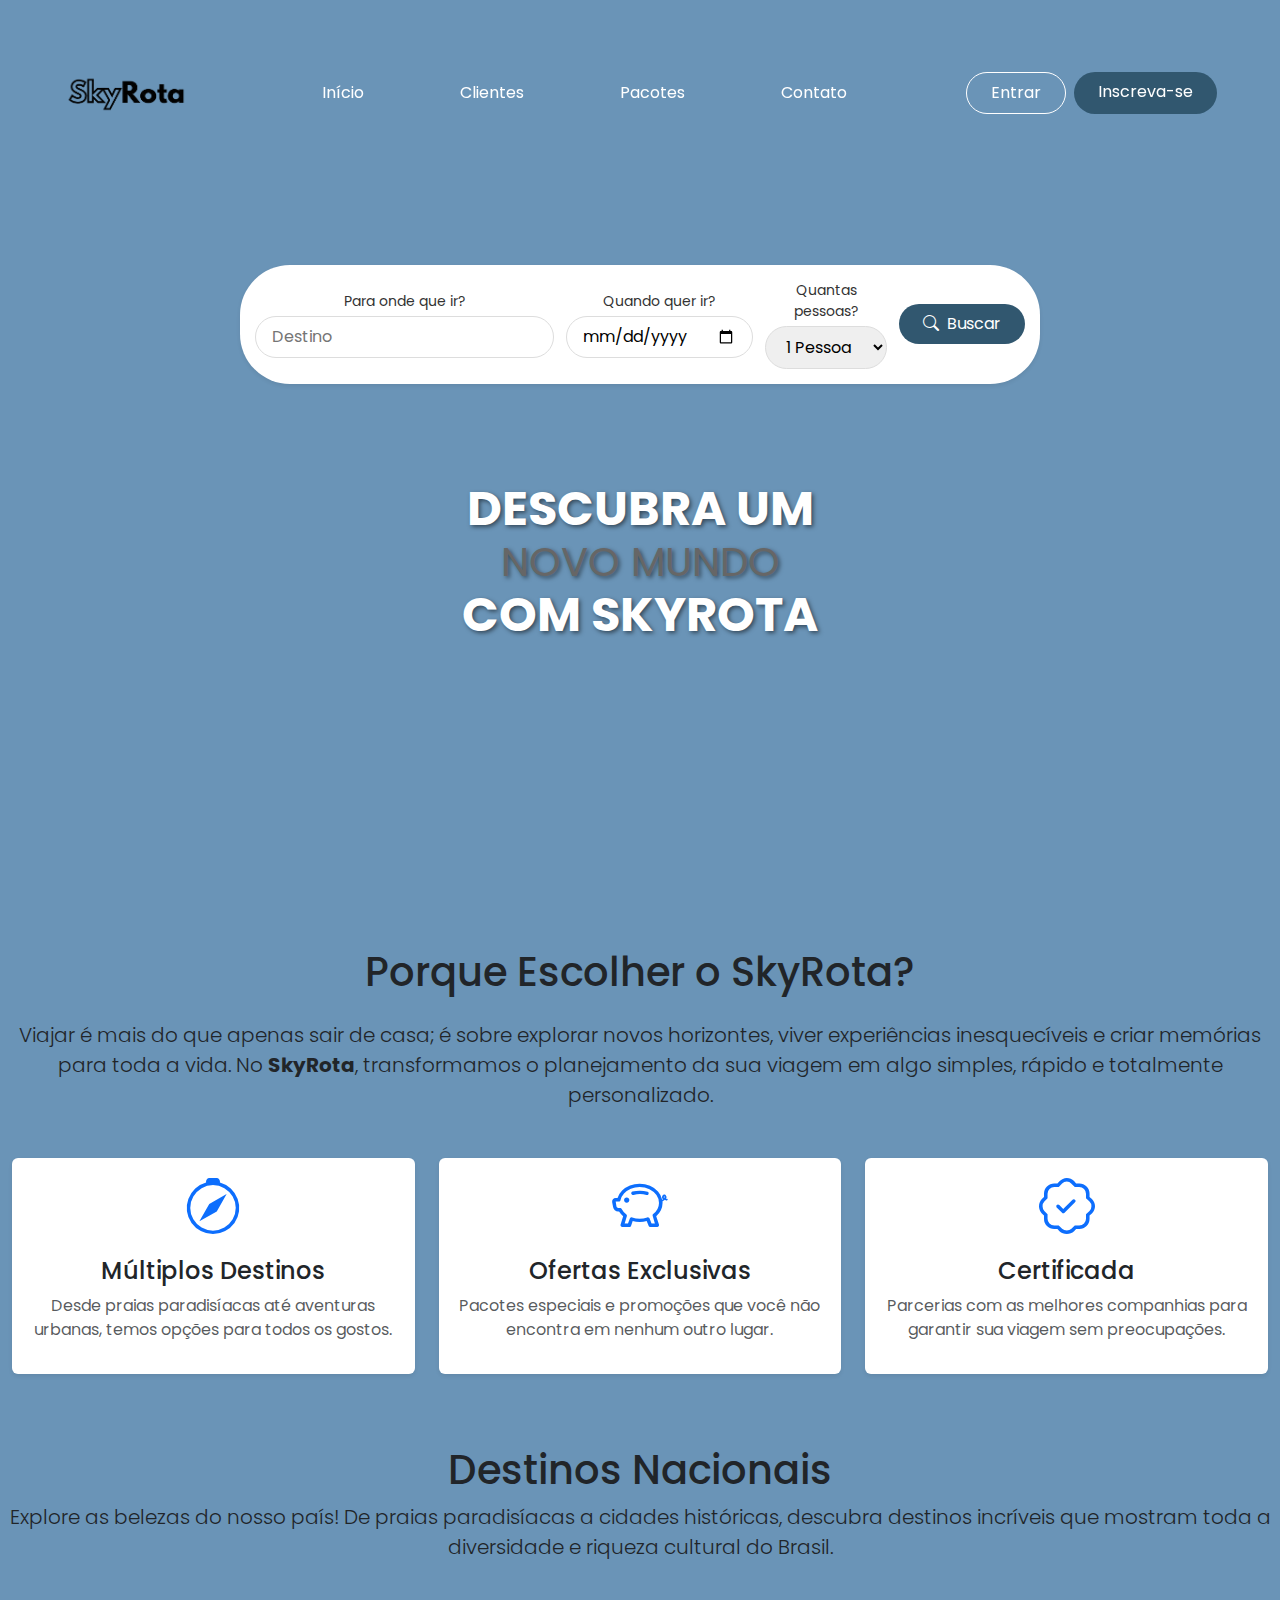
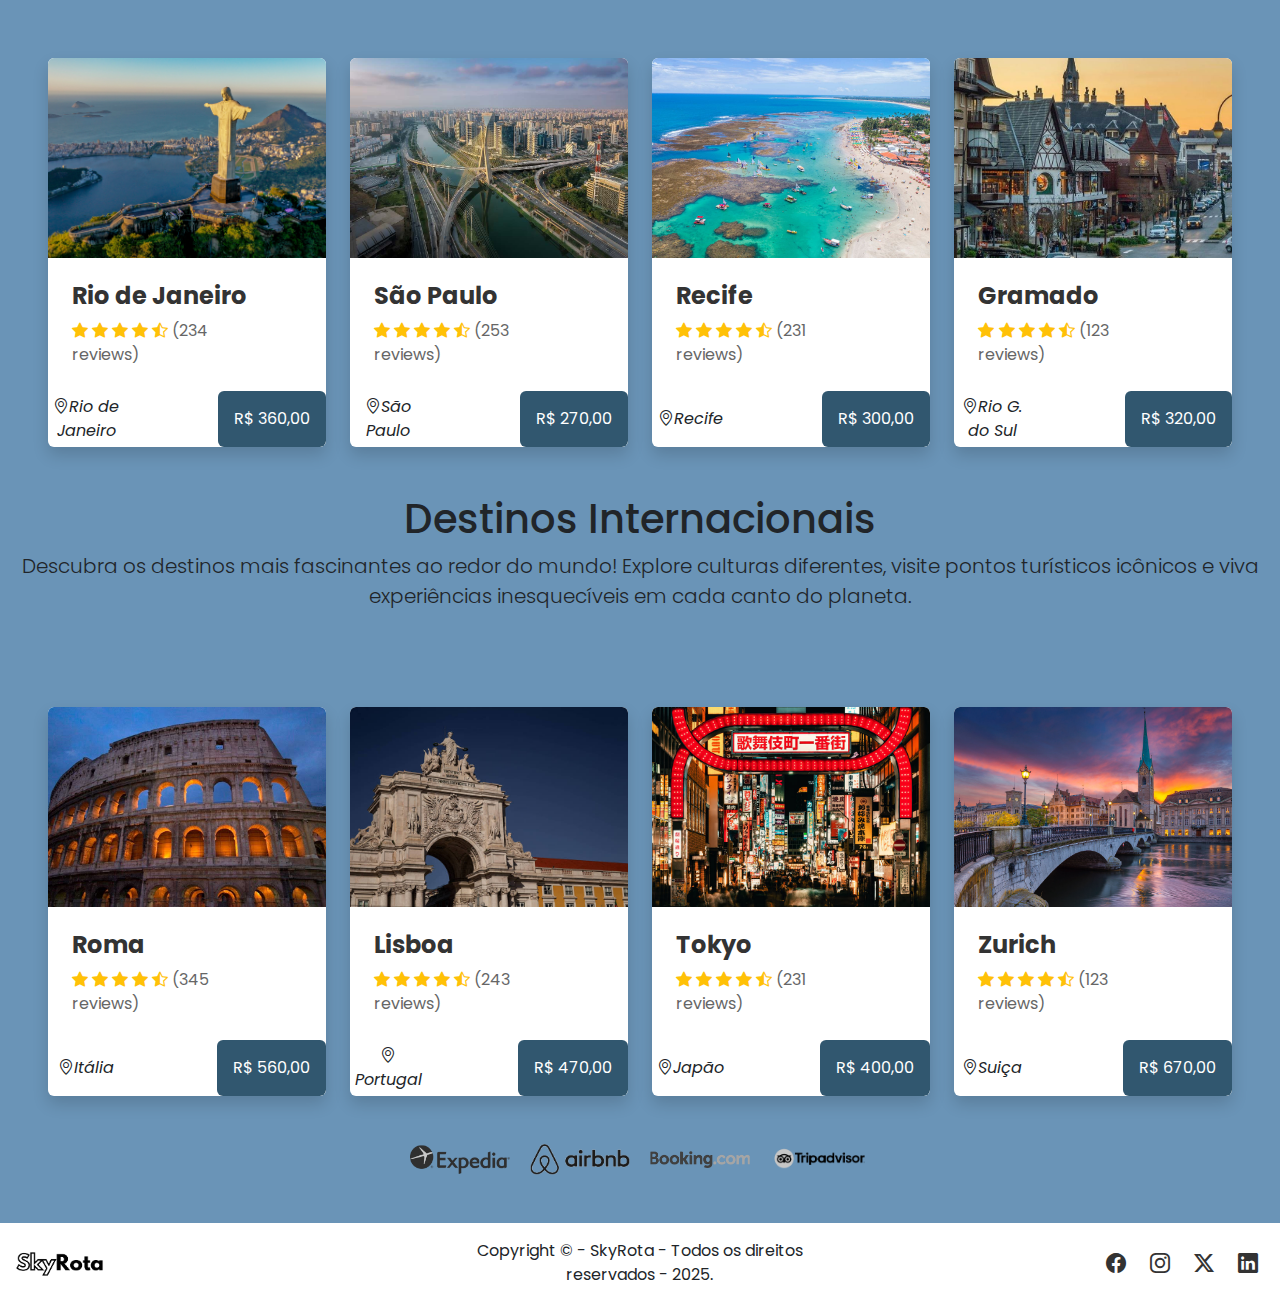
==== commit 95677619: "Páginas de Login criadas e mudança de cores do site" ====
--- a/index.html
+++ b/index.html
@@ -10,7 +10,6 @@
     <link rel="stylesheet" href="css/style.css">
     <link rel="stylesheet" href="css/barra-pesquisa.css">
     <link rel="stylesheet" href="css/cards.css">
-    <link rel="stylesheet" href="css/index.css">
     <link rel="stylesheet" href="css/footer.css">
     <link href='https://fonts.googleapis.com/css?family=Poppins' rel='stylesheet'>
     <link rel="stylesheet" href="css/descricao.css">
@@ -51,8 +50,8 @@
 
                     <!-- Botões Entrar e Inscreva-se -->
                     <div class="d-flex botao">
-                        <a href="#" class="entrar me-2">Entrar</a>
-                        <a href="#" class="inscreva-se">Inscreva-se</a>
+                        <a href="pages/login.html" class="entrar me-2">Entrar</a>
+                        <a href="pages/singup.html" class="inscreva-se">Inscreva-se</a>
                     </div>
                 </div>
             </div>
@@ -89,10 +88,10 @@
     </section>
 
     <div class="container my-5">
-        <h1 class="text-center mb-4 text-white">Porque Escolher o SkyRota?</h1>
-        <p class="text-center lead mb-5 text-white">
+        <h1 class="text-center mb-4">Porque Escolher o SkyRota?</h1>
+        <p class="text-center lead mb-5">
             Viajar é mais do que apenas sair de casa; é sobre explorar novos horizontes, viver experiências
-            inesquecíveis e criar memórias para toda a vida. No <span class="fw-bold text-secondary">SkyRota</span>,
+            inesquecíveis e criar memórias para toda a vida. No <span class="fw-bold">SkyRota</span>,
             transformamos o planejamento da sua viagem em algo simples, rápido e totalmente personalizado.
         </p>
 
@@ -130,8 +129,8 @@
     </div>
 
     <!--Destinos-->
-    <h1 class="text-center text-white">Destinos Nacionais</h1>
-    <p class="text-center lead mb-5 text-white">
+    <h1 class="text-center">Destinos Nacionais</h1>
+    <p class="text-center lead mb-5">
         Explore as belezas do nosso país! De praias paradisíacas a cidades históricas, descubra destinos
         incríveis que mostram toda a diversidade e riqueza cultural do Brasil.
     </p>
@@ -257,8 +256,8 @@
     </div>
     </div>
 
-    <h1 class="text-center text-white">Destinos Internacionais</h1>
-    <p class="text-center lead mb-5 text-white">
+    <h1 class="text-center">Destinos Internacionais</h1>
+    <p class="text-center lead mb-5">
         Descubra os destinos mais fascinantes ao redor do mundo! Explore culturas diferentes, visite
         pontos turísticos icônicos e viva experiências inesquecíveis em cada canto do planeta.
     </p>
--- a/css/style.css
+++ b/css/style.css
@@ -5,7 +5,7 @@
     font-family: 'Poppins', sans-serif;
 }
 body{
-    background-color: #0a5679;
+    background-color: #6a94b7;
 }
 
 html {
@@ -118,12 +118,12 @@
 }
 
 .inscreva-se {
-    background-color: #3899c1 ;
+    background-color: #31576f ;
     color: #fff;
 }
 
 .inscreva-se:hover {
-    background-color: #20252b;
+    background-color: #3a3b3e;
 }
 
 @media (max-width: 768px) {
--- a/css/barra-pesquisa.css
+++ b/css/barra-pesquisa.css
@@ -1,5 +1,5 @@
 .search-bar {
-    margin-top: 16px; /* Ajuste conforme necessário */
+    margin-top: 16px; 
 }
 
 .search-container {
@@ -29,45 +29,45 @@
 }
 
 .search-field input, .search-field select {
-    padding: 0.5rem 1rem;
+    padding: 8px 16px;
     border: 1px solid #ddd;
     border-radius: 50px;
-    font-size: 1rem;
+    font-size: 16px;
     outline: none;
     transition: border-color 0.3s ease;
     width: 100%;
 }
 
 .search-field input:focus, .search-field select:focus {
-    border-color: #007bff;
+    border-color: #006eff;
 }
 
 .search-button {
-    padding: 0.5rem 1.5rem;
-    background-color: #3899c1;
+    padding: 8px 24px;
+    background-color:   #31576f;
     color: white;
     border: none;
     border-radius: 50px;
     cursor: pointer;
     display: flex;
     align-items: center;
-    gap: 0.5rem;
+    gap: 8px;
     transition: background-color 0.3s ease;
     white-space: nowrap; 
 }
 
 .search-button:hover {
-    background-color: #0056b3;
+    background-color: #4b6b8d;
 }
 
 .search-button i {
-    font-size: 1rem;
+    font-size: 16px;
 }
 
 @media (max-width: 768px) {
     .search-container {
         flex-direction: column; 
-        gap: 0.5rem; 
+        gap: 8px; 
         width: 95%; 
         margin-top: 150px;
     }
--- a/css/cards.css
+++ b/css/cards.css
@@ -33,7 +33,7 @@
 }
 
 .btn-primary {
-    background-color: #3899c1;
+    background-color: #31576f;
     border: none;
     padding: 12px 24px;
     font-family: 'Poppins', sans-serif;
@@ -42,13 +42,13 @@
 }
 
 .btn-primary:hover {
-    background-color: #0056b3;
+    background-color:  #4b6b8d;
 }
 
 @media (max-width: 768px) {
-    
+
     .card {
-        margin-bottom: 20px; /* Adiciona espaçamento entre os cards */
+        margin-bottom: 20px;
     }
 
-    }+}--- a/css/footer.css
+++ b/css/footer.css
@@ -38,7 +38,7 @@
 }
 
 
-@media (max-width: 767.98px) {
+@media (max-width: 768px) {
     footer .row {
         flex-direction: column;
         text-align: center;
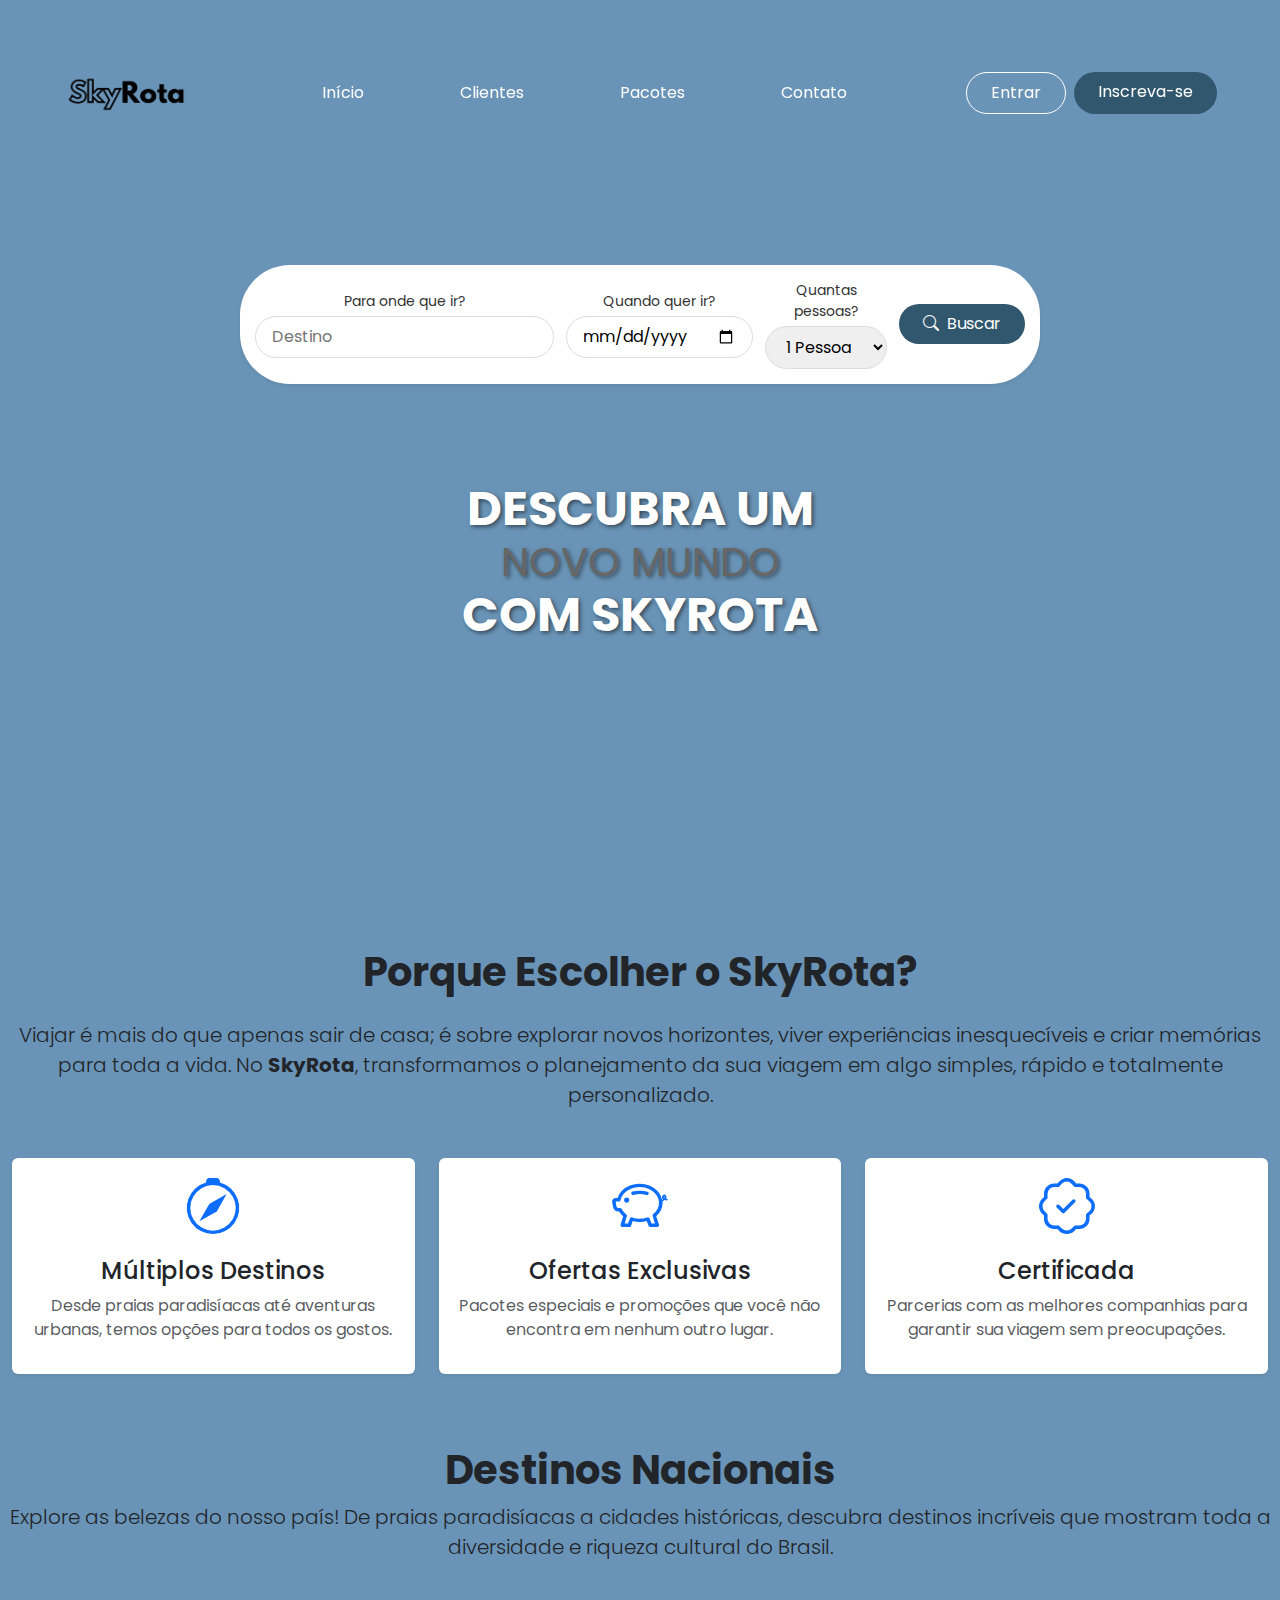
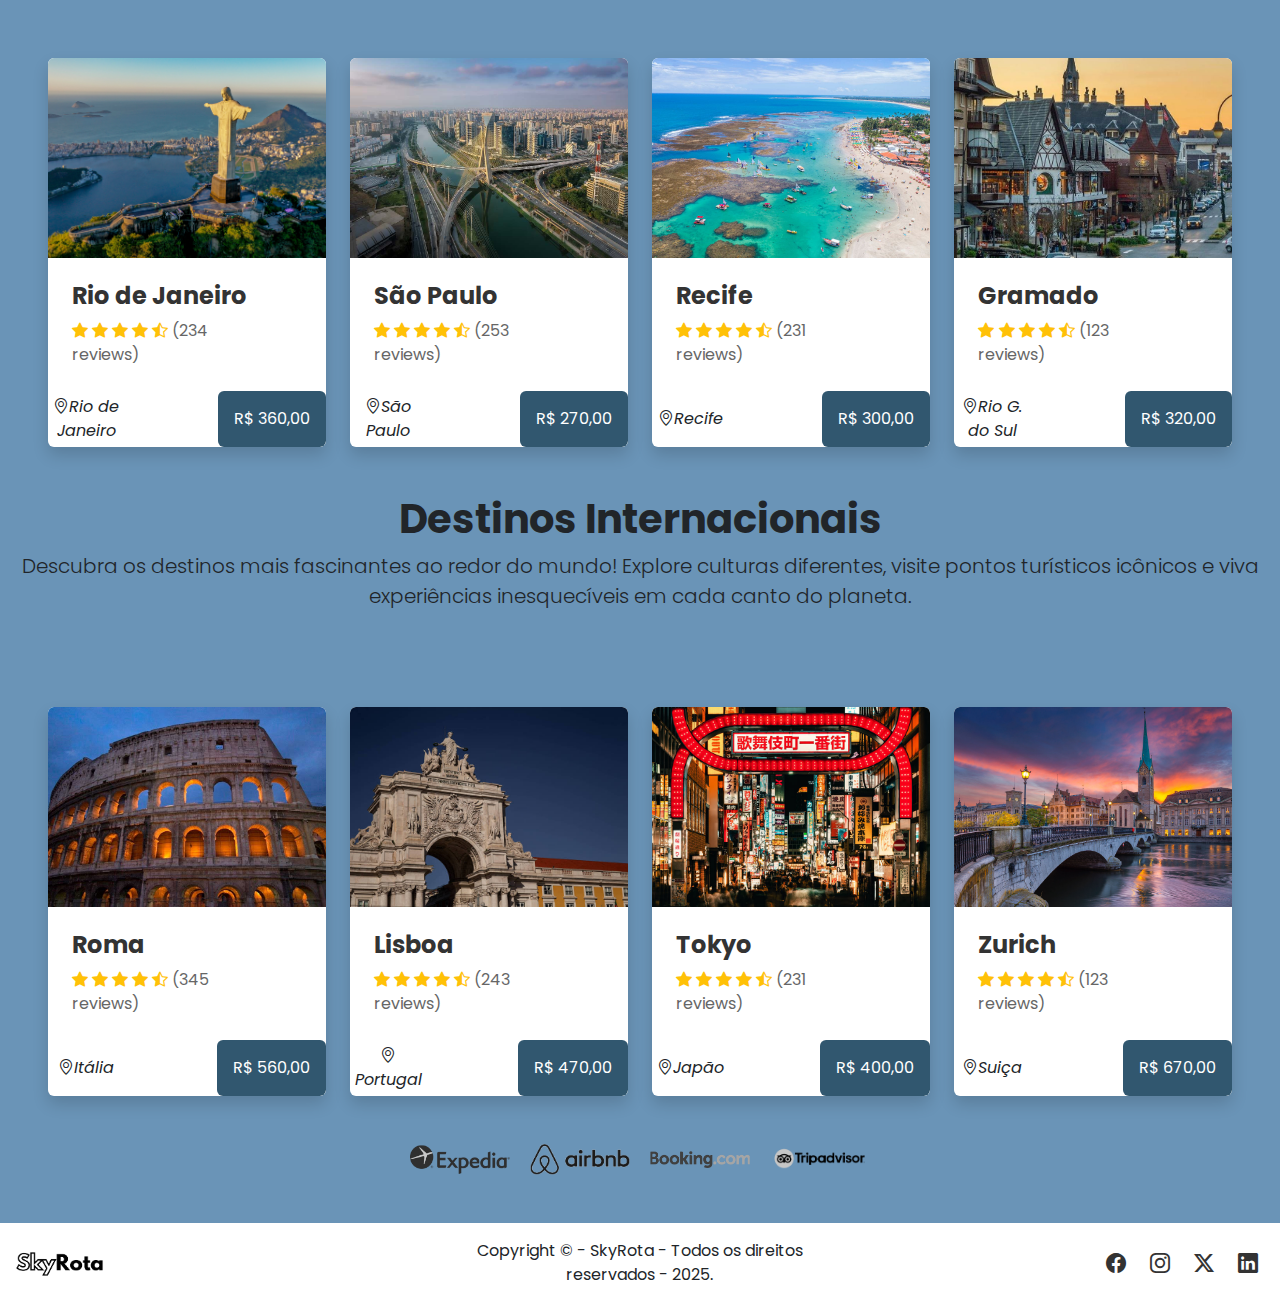
==== commit 888740f1: "Página de contato feita" ====
--- a/index.html
+++ b/index.html
@@ -12,7 +12,6 @@
     <link rel="stylesheet" href="css/cards.css">
     <link rel="stylesheet" href="css/footer.css">
     <link href='https://fonts.googleapis.com/css?family=Poppins' rel='stylesheet'>
-    <link rel="stylesheet" href="css/descricao.css">
     <link rel="icon" href="imagens/log.png" type="image/x-icon">
     <title>SkyRota</title>
 </head>
@@ -88,7 +87,7 @@
     </section>
 
     <div class="container my-5">
-        <h1 class="text-center mb-4">Porque Escolher o SkyRota?</h1>
+        <h1 class="text-center mb-4 fw-bold">Porque Escolher o SkyRota?</h1>
         <p class="text-center lead mb-5">
             Viajar é mais do que apenas sair de casa; é sobre explorar novos horizontes, viver experiências
             inesquecíveis e criar memórias para toda a vida. No <span class="fw-bold">SkyRota</span>,
@@ -129,7 +128,7 @@
     </div>
 
     <!--Destinos-->
-    <h1 class="text-center">Destinos Nacionais</h1>
+    <h1 class="text-center fw-bold">Destinos Nacionais</h1>
     <p class="text-center lead mb-5">
         Explore as belezas do nosso país! De praias paradisíacas a cidades históricas, descubra destinos
         incríveis que mostram toda a diversidade e riqueza cultural do Brasil.
@@ -256,7 +255,7 @@
     </div>
     </div>
 
-    <h1 class="text-center">Destinos Internacionais</h1>
+    <h1 class="text-center fw-bold">Destinos Internacionais</h1>
     <p class="text-center lead mb-5">
         Descubra os destinos mais fascinantes ao redor do mundo! Explore culturas diferentes, visite
         pontos turísticos icônicos e viva experiências inesquecíveis em cada canto do planeta.
@@ -409,7 +408,7 @@
         </div>
     </footer>
 
-    <script src="script.js"></script>
+    <script src="js/script.js"></script> 
     <script src="https://cdn.jsdelivr.net/npm/bootstrap@5.3.3/dist/js/bootstrap.bundle.min.js"
         integrity="sha384-YvpcrYf0tY3lHB60NNkmXc5s9fDVZLESaAA55NDzOxhy9GkcIdslK1eN7N6jIeHz"
         crossorigin="anonymous"></script>
